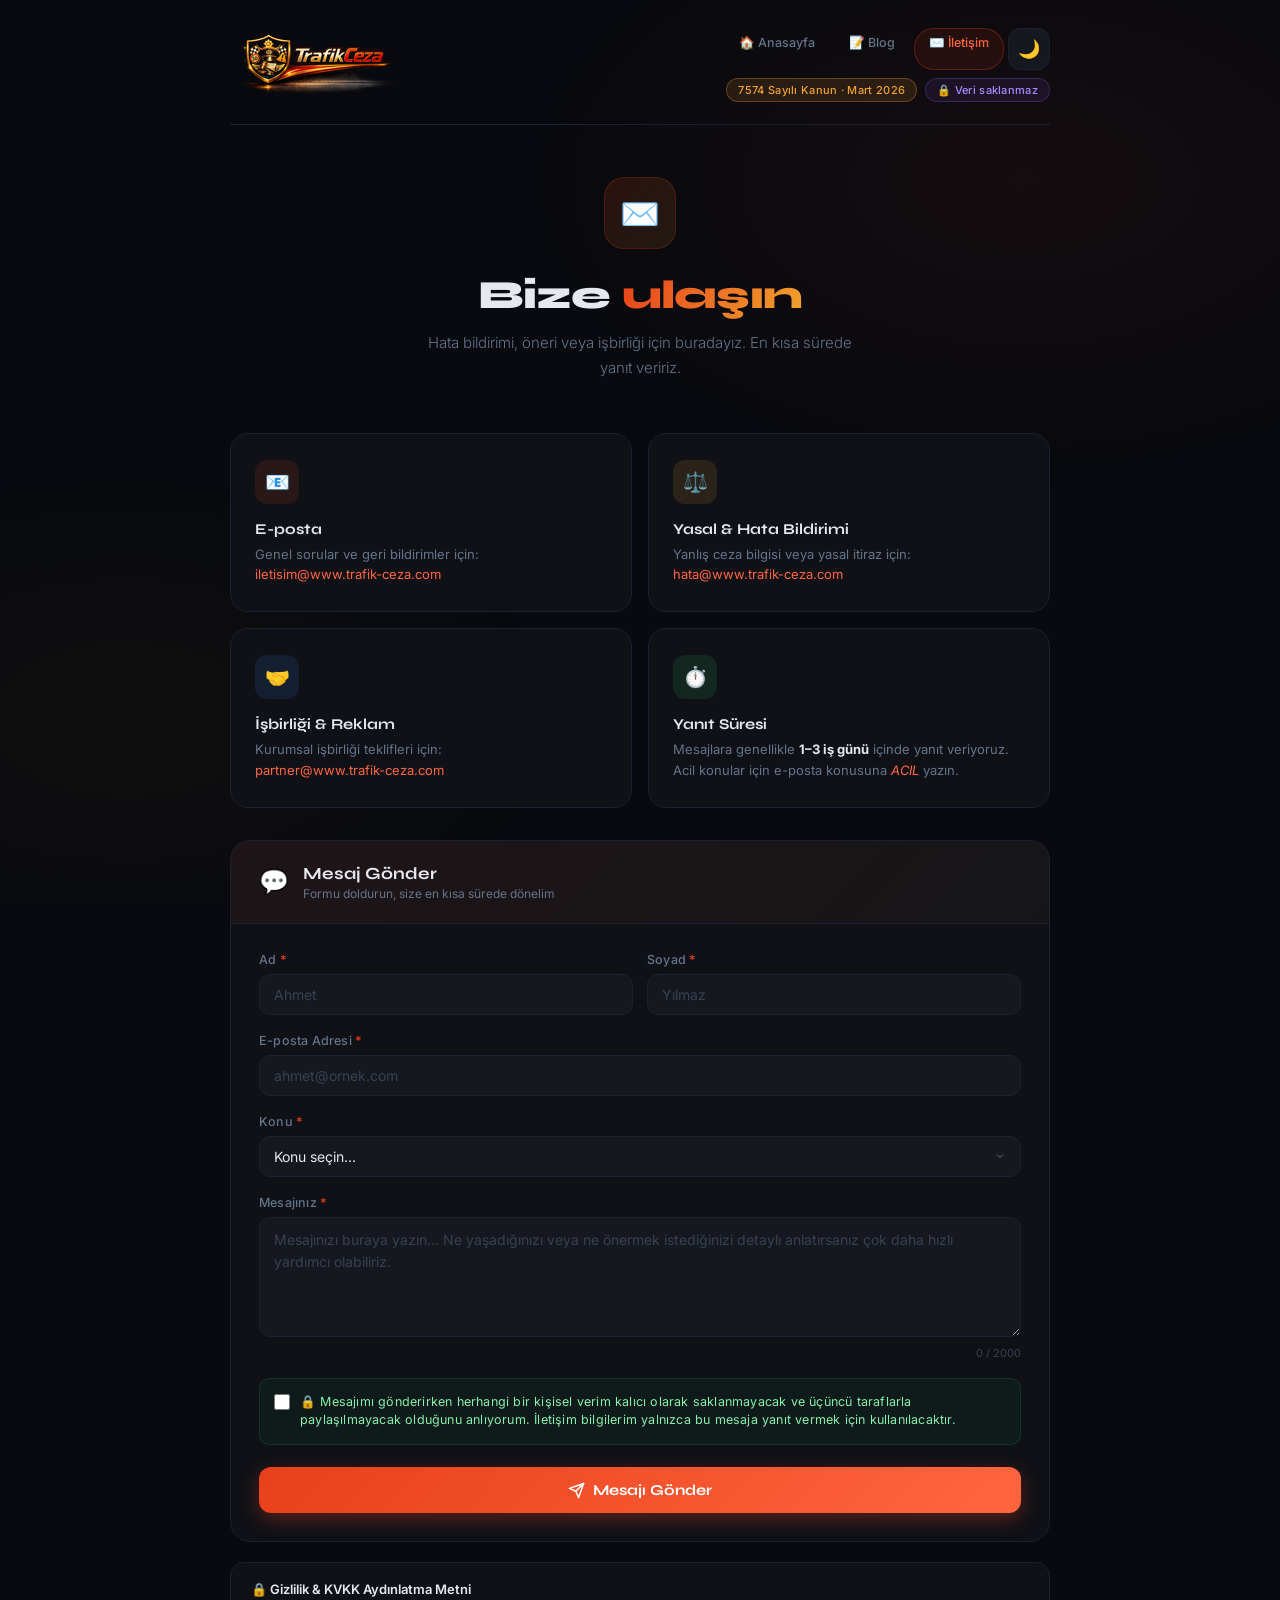
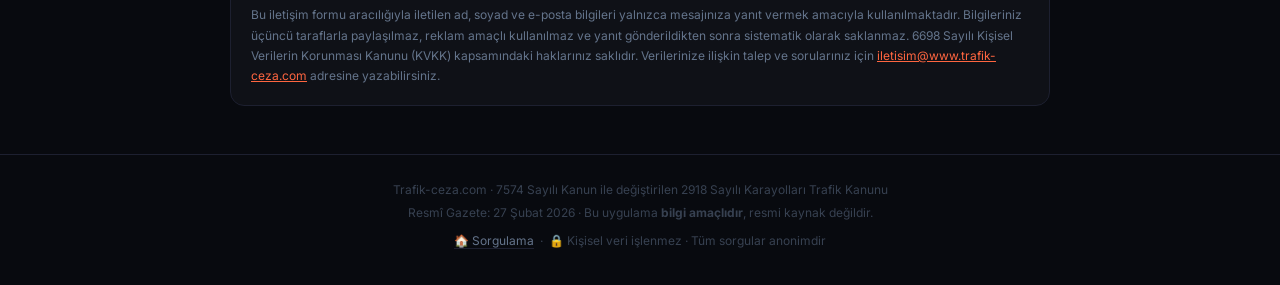
==== iletisim.html @ 03e0f77e "Add files via upload" ====
<!DOCTYPE html>
<html lang="tr">
<head>
<meta charset="UTF-8">
<meta name="viewport" content="width=device-width, initial-scale=1.0">

<!-- SEO -->
<title>İletişim — Trafik-ceza.com Trafik Ceza Sorgulama</title>
<meta name="description" content="Trafik-ceza.com ile iletişime geçin. Hata bildirimi, öneri veya işbirliği için bize ulaşın.">
<meta name="robots" content="index, follow">
<meta name="author" content="Trafik-ceza.com">
<link rel="canonical" href="https://www.trafik-ceza.com/iletisim.html">

<!-- Open Graph -->
<meta property="og:type" content="website">
<meta property="og:title" content="İletişim — Trafik-ceza.com">
<meta property="og:description" content="Trafik-ceza.com ekibiyle iletişime geçin.">
<meta property="og:locale" content="tr_TR">

<link rel="preconnect" href="https://fonts.googleapis.com">
<link rel="preconnect" href="https://fonts.gstatic.com" crossorigin>
<link href="https://fonts.googleapis.com/css2?family=Syne:wght@700;800&family=Inter:wght@300;400;500&display=swap" rel="stylesheet">

<style>
/* ── DARK MODE (default) ── */
:root {
  --bg:      #080a0f;
  --surf:    #0f1117;
  --surf2:   #161820;
  --border:  #1d2030;
  --accent:  #e8401a;
  --accent2: #ff6640;
  --gold:    #f0a22e;
  --text:    #e6e8f0;
  --muted:   #64748b;
  --dim:     #374151;
  --green:   #22c55e;
  --grad1:   rgba(232,64,26,.06);
  --grad2:   rgba(240,162,46,.04);
}

/* ── LIGHT MODE ── */
html.light {
  --bg:      #f4f5f7;
  --surf:    #ffffff;
  --surf2:   #eef0f4;
  --border:  #dde1ea;
  --accent:  #d03a15;
  --accent2: #e8521e;
  --gold:    #c47f00;
  --text:    #111827;
  --muted:   #6b7280;
  --dim:     #9ca3af;
  --green:   #16a34a;
  --grad1:   rgba(232,64,26,.03);
  --grad2:   rgba(240,162,46,.02);
}

/* ── THEME TOGGLE BUTTON ── */
.theme-btn {
  width: 42px; height: 42px;
  border-radius: 12px;
  border: 1.5px solid var(--border);
  background: var(--surf2);
  cursor: pointer;
  display: flex; align-items: center; justify-content: center;
  font-size: 18px;
  transition: background .2s, border-color .2s, transform .15s;
  flex-shrink: 0;
  position: relative; overflow: hidden;
}
.theme-btn:hover { border-color: var(--accent); transform: scale(1.07); }
.theme-btn:active { transform: scale(.94); }
.theme-btn .icon-dark,
.theme-btn .icon-light {
  position: absolute;
  transition: opacity .3s, transform .3s;
  line-height: 1;
}
.theme-btn .icon-dark  { opacity: 1;  transform: rotate(0deg) scale(1); }
.theme-btn .icon-light { opacity: 0;  transform: rotate(90deg) scale(.5); }
html.light .theme-btn .icon-dark  { opacity: 0;  transform: rotate(-90deg) scale(.5); }
html.light .theme-btn .icon-light { opacity: 1;  transform: rotate(0deg) scale(1); }

*, *::before, *::after { margin: 0; padding: 0; box-sizing: border-box; }
html { scroll-behavior: smooth; }

body {
  background: var(--bg);
  color: var(--text);
  font-family: 'Inter', sans-serif;
  min-height: 100vh;
  overflow-x: hidden;
  -webkit-font-smoothing: antialiased;
  transition: background .3s, color .3s;
}

body::before {
  content: '';
  position: fixed;
  inset: 0;
  background:
    radial-gradient(ellipse 60% 50% at 80% 20%, var(--grad1) 0%, transparent 70%),
    radial-gradient(ellipse 50% 40% at 10% 80%, var(--grad2) 0%, transparent 70%);
  pointer-events: none;
  z-index: 0;
  transition: background .4s;
}

.wrap {
  max-width: 860px;
  margin: 0 auto;
  padding: 0 20px;
  position: relative;
  z-index: 1;
}

/* ── HEADER ── */
header {
  padding: 28px 0 22px;
  border-bottom: 1px solid var(--border);
  margin-bottom: 52px;
}
.hdr { display: flex; align-items: center; justify-content: space-between; flex-wrap: wrap; gap: 12px; }

.logo {
  display: flex; align-items: center; gap: 11px;
  text-decoration: none;
}
.logo-icon {
  width: 40px; height: 40px;
  background: linear-gradient(135deg, var(--accent), var(--accent2));
  border-radius: 11px;
  display: flex; align-items: center; justify-content: center;
  font-size: 19px;
  box-shadow: 0 0 18px rgba(232,64,26,.35);
  flex-shrink: 0;
}
.logo-name { font-family: 'Syne', sans-serif; font-weight: 800; font-size: 21px; color: var(--text); letter-spacing: -.4px; }
.logo-name span { color: var(--accent); }

.hdr-right { display: flex; flex-direction: column; align-items: flex-end; gap: 8px; }
.hdr-nav { display: flex; gap: 4px; }
.nav-link {
  padding: 6px 14px; border-radius: 20px; font-size: 12.5px; font-weight: 500;
  color: var(--muted); text-decoration: none; border: 1px solid transparent; transition: all .15s;
}
.nav-link:hover { color: var(--text); background: var(--surf2); border-color: var(--border); }
.nav-active { color: var(--accent2) !important; background: rgba(232,64,26,.1) !important; border-color: rgba(232,64,26,.3) !important; }

.pill { padding: 4px 11px; border-radius: 20px; font-size: 11px; font-weight: 500; letter-spacing: .3px; white-space: nowrap; }
.pill-gold { background: rgba(240,162,46,.12); border: 1px solid rgba(240,162,46,.3); color: var(--gold); }
.pill-purple { background: rgba(139,92,246,.1); border: 1px solid rgba(139,92,246,.25); color: #a78bfa; }
.hdr-badges { display: flex; gap: 8px; align-items: center; flex-wrap: wrap; }

/* ── PAGE HERO ── */
@keyframes fadeUp {
  from { opacity: 0; transform: translateY(20px); }
  to   { opacity: 1; transform: translateY(0); }
}

.page-hero {
  text-align: center;
  margin-bottom: 52px;
  animation: fadeUp .5s ease both;
}
.page-hero .icon-ring {
  width: 72px; height: 72px;
  border-radius: 20px;
  background: linear-gradient(135deg, rgba(232,64,26,.15), rgba(240,162,46,.1));
  border: 1.5px solid rgba(232,64,26,.2);
  display: flex; align-items: center; justify-content: center;
  font-size: 32px;
  margin: 0 auto 22px;
}
.page-hero h1 {
  font-family: 'Syne', sans-serif;
  font-size: clamp(26px, 4vw, 40px);
  font-weight: 800;
  letter-spacing: -.8px;
  margin-bottom: 12px;
}
.page-hero h1 em {
  font-style: normal;
  background: linear-gradient(120deg, var(--accent), var(--gold));
  -webkit-background-clip: text; -webkit-text-fill-color: transparent; background-clip: text;
}
.page-hero p { color: var(--muted); font-size: 15px; max-width: 440px; margin: 0 auto; line-height: 1.65; font-weight: 300; }

/* ── MAIN GRID ── */
.contact-grid {
  display: grid;
  grid-template-columns: 1fr 1fr;
  gap: 16px;
  margin-bottom: 32px;
  animation: fadeUp .5s .1s ease both;
}

@media (max-width: 580px) {
  .contact-grid { grid-template-columns: 1fr; }
  .hdr { flex-direction: column; align-items: flex-start; }
  .hdr-right { align-items: flex-start; }
}

.info-card {
  background: var(--surf);
  border: 1.5px solid var(--border);
  border-radius: 18px;
  padding: 26px 24px;
  transition: border-color .2s, transform .2s;
}
.info-card:hover { border-color: rgba(232,64,26,.35); transform: translateY(-2px); }

.ic-icon {
  width: 44px; height: 44px;
  border-radius: 12px;
  display: flex; align-items: center; justify-content: center;
  font-size: 20px;
  margin-bottom: 16px;
}
.ic-icon.red    { background: rgba(232,64,26,.12); }
.ic-icon.gold   { background: rgba(240,162,46,.12); }
.ic-icon.blue   { background: rgba(59,130,246,.12); }
.ic-icon.green  { background: rgba(34,197,94,.12); }

.ic-title { font-family: 'Syne', sans-serif; font-weight: 700; font-size: 15px; margin-bottom: 6px; }
.ic-text { font-size: 13px; color: var(--muted); line-height: 1.6; }
.ic-text a { color: var(--accent2); text-decoration: none; }
.ic-text a:hover { text-decoration: underline; }

/* ── FORM ── */
.form-card {
  background: var(--surf);
  border: 1.5px solid var(--border);
  border-radius: 20px;
  overflow: hidden;
  margin-bottom: 20px;
  animation: fadeUp .5s .15s ease both;
}

.form-head {
  padding: 22px 28px;
  background: linear-gradient(135deg, rgba(232,64,26,.07), rgba(240,162,46,.03));
  border-bottom: 1px solid var(--border);
  display: flex;
  align-items: center;
  gap: 14px;
}
.form-head-icon { font-size: 24px; }
.form-head-title { font-family: 'Syne', sans-serif; font-weight: 700; font-size: 17px; }
.form-head-sub { font-size: 12px; color: var(--muted); margin-top: 2px; }

.form-body { padding: 28px; }

.form-row { margin-bottom: 18px; }
.form-row-2 { display: grid; grid-template-columns: 1fr 1fr; gap: 14px; margin-bottom: 18px; }
@media (max-width: 480px) { .form-row-2 { grid-template-columns: 1fr; } }

label {
  display: block;
  font-size: 12.5px;
  font-weight: 500;
  color: var(--muted);
  margin-bottom: 7px;
  letter-spacing: .2px;
}
label span { color: var(--accent); }

input[type="text"],
input[type="email"],
select,
textarea {
  width: 100%;
  background: var(--surf2);
  border: 1.5px solid var(--border);
  border-radius: 11px;
  padding: 11px 14px;
  font-family: 'Inter', sans-serif;
  font-size: 14px;
  color: var(--text);
  outline: none;
  transition: border-color .2s, box-shadow .2s, background .3s;
  -webkit-appearance: none;
}
input::placeholder, textarea::placeholder { color: var(--dim); }
input:focus, select:focus, textarea:focus {
  border-color: var(--accent);
  box-shadow: 0 0 0 3px rgba(232,64,26,.1);
}

select {
  cursor: pointer;
  background-image: url("data:image/svg+xml,%3Csvg xmlns='http://www.w3.org/2000/svg' width='12' height='12' viewBox='0 0 24 24' fill='none' stroke='%2364748b' stroke-width='2'%3E%3Cpolyline points='6 9 12 15 18 9'%3E%3C/polyline%3E%3C/svg%3E");
  background-repeat: no-repeat;
  background-position: right 14px center;
  padding-right: 38px;
}
select option { background: #161820; }

textarea { resize: vertical; min-height: 120px; line-height: 1.6; }

.char-count { font-size: 11px; color: var(--dim); text-align: right; margin-top: 5px; }
.char-count.warn { color: var(--accent); }

.privacy-check {
  display: flex;
  align-items: flex-start;
  gap: 10px;
  padding: 14px;
  background: rgba(34,197,94,.05);
  border: 1px solid rgba(34,197,94,.15);
  border-radius: 10px;
  margin-bottom: 22px;
  cursor: pointer;
}
.privacy-check input[type="checkbox"] {
  width: 16px; height: 16px;
  flex-shrink: 0;
  margin-top: 1px;
  accent-color: var(--accent);
  cursor: pointer;
  border: none; box-shadow: none;
  padding: 0;
}
.privacy-check label {
  margin: 0; font-size: 12.5px; color: #86efac; cursor: pointer; font-weight: 400;
  line-height: 1.5;
}

.submit-btn {
  width: 100%;
  padding: 14px 20px;
  background: linear-gradient(135deg, var(--accent), var(--accent2));
  border: none;
  border-radius: 12px;
  font-family: 'Syne', sans-serif;
  font-weight: 700;
  font-size: 15px;
  color: white;
  cursor: pointer;
  transition: transform .14s, box-shadow .14s, opacity .14s;
  box-shadow: 0 6px 20px rgba(232,64,26,.35);
  display: flex;
  align-items: center;
  justify-content: center;
  gap: 8px;
}
.submit-btn:hover  { transform: translateY(-1px); box-shadow: 0 8px 28px rgba(232,64,26,.5); }
.submit-btn:active { transform: scale(.98); }
.submit-btn:disabled { opacity: .5; cursor: not-allowed; transform: none; }

/* Success state */
.success-msg {
  display: none;
  background: rgba(34,197,94,.08);
  border: 1.5px solid rgba(34,197,94,.25);
  border-radius: 16px;
  padding: 36px 28px;
  text-align: center;
  margin-bottom: 20px;
  animation: fadeUp .4s ease both;
}
.success-msg .s-icon { font-size: 48px; margin-bottom: 16px; }
.success-msg h3 { font-family: 'Syne', sans-serif; font-size: 20px; font-weight: 700; margin-bottom: 8px; }
.success-msg p { font-size: 14px; color: var(--muted); line-height: 1.6; }
.success-msg .s-ref { font-size: 11px; color: var(--dim); margin-top: 12px; font-family: monospace; }

/* ── KVKK notice ── */
.kvkk-box {
  background: var(--surf);
  border: 1px solid var(--border);
  border-radius: 14px;
  padding: 18px 20px;
  margin-bottom: 48px;
  animation: fadeUp .5s .2s ease both;
}
.kvkk-box h3 { font-size: 13px; font-weight: 600; color: var(--text); margin-bottom: 8px; display: flex; align-items: center; gap: 7px; }
.kvkk-box p { font-size: 12px; color: var(--muted); line-height: 1.7; }

/* ── FOOTER ── */
footer {
  border-top: 1px solid var(--border);
  padding: 24px 0 32px;
  text-align: center;
  font-size: 12px;
  color: var(--dim);
  line-height: 1.9;
}
</style>
<script src="https://identity.netlify.com/v1/netlify-identity-widget.js"></script>
</head>

<body>
<div class="wrap">

  <!-- HEADER -->
  <header>
    <div class="hdr">
      <a class="logo" href="https://www.trafik-ceza.com" aria-label="Trafik-ceza.com Ana Sayfa">
        <img src="[data-uri]" alt="Trafik-ceza.com" class="logo-img">
      </a>
      <div class="hdr-right">
        <nav class="hdr-nav" aria-label="Ana menü">
          <a href="index.html" class="nav-link">🏠 Anasayfa</a>
          <a href="blog.html" class="nav-link">📝 Blog</a>
          <a href="iletisim.html" class="nav-link nav-active">✉️ İletişim</a>
          <button class="theme-btn" id="themeBtn" aria-label="Tema değiştir" title="Gece / Gündüz modu">
            <span class="icon-dark">🌙</span>
            <span class="icon-light">☀️</span>
          </button>
        </nav>
        <div class="hdr-badges">
          <span class="pill pill-gold">7574 Sayılı Kanun · Mart 2026</span>
          <span class="pill pill-purple">🔒 Veri saklanmaz</span>
        </div>
      </div>
    </div>
  </header>

  <!-- HERO -->
  <div class="page-hero">
    <div class="icon-ring">✉️</div>
    <h1>Bize <em>ulaşın</em></h1>
    <p>Hata bildirimi, öneri veya işbirliği için buradayız. En kısa sürede yanıt veririz.</p>
  </div>

  <!-- INFO CARDS -->
  <div class="contact-grid">
    <div class="info-card">
      <div class="ic-icon red">📧</div>
      <div class="ic-title">E-posta</div>
      <div class="ic-text">
        Genel sorular ve geri bildirimler için:<br>
        <a href="mailto:iletisim@www.trafik-ceza.com">iletisim@www.trafik-ceza.com</a>
      </div>
    </div>

    <div class="info-card">
      <div class="ic-icon gold">⚖️</div>
      <div class="ic-title">Yasal & Hata Bildirimi</div>
      <div class="ic-text">
        Yanlış ceza bilgisi veya yasal itiraz için:<br>
        <a href="mailto:hata@www.trafik-ceza.com">hata@www.trafik-ceza.com</a>
      </div>
    </div>

    <div class="info-card">
      <div class="ic-icon blue">🤝</div>
      <div class="ic-title">İşbirliği & Reklam</div>
      <div class="ic-text">
        Kurumsal işbirliği teklifleri için:<br>
        <a href="mailto:partner@www.trafik-ceza.com">partner@www.trafik-ceza.com</a>
      </div>
    </div>

    <div class="info-card">
      <div class="ic-icon green">⏱️</div>
      <div class="ic-title">Yanıt Süresi</div>
      <div class="ic-text">
        Mesajlara genellikle <strong style="color:var(--text)">1–3 iş günü</strong> içinde yanıt veriyoruz. Acil konular için e-posta konusuna <em style="color:var(--accent2)">ACIL</em> yazın.
      </div>
    </div>
  </div>

  <!-- CONTACT FORM -->
  <div class="form-card" id="formCard">
    <div class="form-head">
      <span class="form-head-icon">💬</span>
      <div>
        <div class="form-head-title">Mesaj Gönder</div>
        <div class="form-head-sub">Formu doldurun, size en kısa sürede dönelim</div>
      </div>
    </div>
    <div class="form-body">
      <form id="contactForm" novalidate>

        <div class="form-row-2">
          <div class="form-row" style="margin-bottom:0">
            <label for="firstName">Ad <span>*</span></label>
            <input type="text" id="firstName" name="firstName" placeholder="Ahmet" maxlength="50" required>
          </div>
          <div class="form-row" style="margin-bottom:0">
            <label for="lastName">Soyad <span>*</span></label>
            <input type="text" id="lastName" name="lastName" placeholder="Yılmaz" maxlength="50" required>
          </div>
        </div>

        <div class="form-row" style="margin-top:18px">
          <label for="email">E-posta Adresi <span>*</span></label>
          <input type="email" id="email" name="email" placeholder="ahmet@ornek.com" required>
        </div>

        <div class="form-row">
          <label for="subject">Konu <span>*</span></label>
          <select id="subject" name="subject" required>
            <option value="" disabled selected>Konu seçin…</option>
            <option value="hata">🐛 Hata Bildirimi — Yanlış ceza bilgisi</option>
            <option value="oneri">💡 Öneri — Yeni özellik / iyileştirme</option>
            <option value="hukuk">⚖️ Yasal İçerik Talebi</option>
            <option value="partner">🤝 İşbirliği & Reklam</option>
            <option value="kvkk">🔒 KVKK / Gizlilik Talebi</option>
            <option value="diger">📩 Diğer</option>
          </select>
        </div>

        <div class="form-row">
          <label for="message">Mesajınız <span>*</span></label>
          <textarea
            id="message"
            name="message"
            placeholder="Mesajınızı buraya yazın… Ne yaşadığınızı veya ne önermek istediğinizi detaylı anlatırsanız çok daha hızlı yardımcı olabiliriz."
            maxlength="2000"
            required
            oninput="updateCount(this)"
          ></textarea>
          <div class="char-count" id="charCount">0 / 2000</div>
        </div>

        <div class="privacy-check" onclick="document.getElementById('privacy').click()">
          <input type="checkbox" id="privacy" name="privacy" required onclick="event.stopPropagation()">
          <label for="privacy" onclick="event.preventDefault()">
            🔒 Mesajımı gönderirken herhangi bir kişisel verim kalıcı olarak saklanmayacak ve üçüncü taraflarla paylaşılmayacak olduğunu anlıyorum. İletişim bilgilerim yalnızca bu mesaja yanıt vermek için kullanılacaktır.
          </label>
        </div>

        <button type="submit" class="submit-btn" id="submitBtn">
          <svg width="17" height="17" viewBox="0 0 24 24" fill="none" stroke="currentColor" stroke-width="2.2" stroke-linecap="round" stroke-linejoin="round">
            <line x1="22" y1="2" x2="11" y2="13"/><polygon points="22 2 15 22 11 13 2 9 22 2"/>
          </svg>
          Mesajı Gönder
        </button>
      </form>
    </div>
  </div>

  <!-- SUCCESS STATE (hidden by default) -->
  <div class="success-msg" id="successMsg">
    <div class="s-icon">✅</div>
    <h3>Mesajınız iletildi!</h3>
    <p>En kısa sürede e-posta adresinize yanıt vereceğiz.<br>Ortalama yanıt süremiz 1–3 iş günüdür.</p>
    <div class="s-ref" id="refNum"></div>
  </div>

  <!-- KVKK / Privacy Notice -->
  <div class="kvkk-box">
    <h3>🔒 Gizlilik & KVKK Aydınlatma Metni</h3>
    <p>
      Bu iletişim formu aracılığıyla iletilen ad, soyad ve e-posta bilgileri yalnızca mesajınıza yanıt vermek amacıyla kullanılmaktadır.
      Bilgileriniz üçüncü taraflarla paylaşılmaz, reklam amaçlı kullanılmaz ve yanıt gönderildikten sonra sistematik olarak saklanmaz.
      6698 Sayılı Kişisel Verilerin Korunması Kanunu (KVKK) kapsamındaki haklarınız saklıdır.
      Verilerinize ilişkin talep ve sorularınız için <a href="mailto:iletisim@www.trafik-ceza.com" style="color:var(--accent2)">iletisim@www.trafik-ceza.com</a> adresine yazabilirsiniz.
    </p>
  </div>

</div><!-- /wrap -->

<footer>
  <div class="wrap">
    <p>Trafik-ceza.com · 7574 Sayılı Kanun ile değiştirilen 2918 Sayılı Karayolları Trafik Kanunu</p>
    <p>Resmî Gazete: 27 Şubat 2026 · Bu uygulama <strong>bilgi amaçlıdır</strong>, resmi kaynak değildir.</p>
    <p style="margin-top:6px;">
      <a href="index.html" style="color:var(--muted);text-decoration:none;border-bottom:1px solid var(--border);">🏠 Sorgulama</a>
      &nbsp;·&nbsp; 🔒 Kişisel veri işlenmez · Tüm sorgular anonimdir
    </p>
  </div>
</footer>

<script>
/* Character counter */
function updateCount(el) {
  const n = el.value.length;
  const cc = document.getElementById('charCount');
  cc.textContent = `${n} / 2000`;
  cc.className = 'char-count' + (n > 1800 ? ' warn' : '');
}

/* Form submit — simulated (no backend needed for static hosting) */
document.getElementById('contactForm').addEventListener('submit', function(e) {
  e.preventDefault();

  const btn = document.getElementById('submitBtn');
  const form = document.getElementById('contactForm');
  const successMsg = document.getElementById('successMsg');
  const formCard = document.getElementById('formCard');

  // Basic validation
  const firstName = document.getElementById('firstName').value.trim();
  const lastName  = document.getElementById('lastName').value.trim();
  const email     = document.getElementById('email').value.trim();
  const subject   = document.getElementById('subject').value;
  const message   = document.getElementById('message').value.trim();
  const privacy   = document.getElementById('privacy').checked;

  if (!firstName || !lastName || !email || !subject || !message || !privacy) {
    shake(btn);
    return;
  }

  const emailRe = /^[^\s@]+@[^\s@]+\.[^\s@]+$/;
  if (!emailRe.test(email)) {
    highlight(document.getElementById('email'));
    return;
  }

  // Simulate sending
  btn.disabled = true;
  btn.innerHTML = `<span style="display:inline-block;animation:spin .8s linear infinite">⟳</span> &nbsp;Gönderiliyor…`;

  setTimeout(() => {
    const ref = 'TRF-' + Date.now().toString(36).toUpperCase();
    document.getElementById('refNum').textContent = 'Referans: ' + ref;

    formCard.style.display = 'none';
    successMsg.style.display = 'block';
    successMsg.scrollIntoView({ behavior: 'smooth', block: 'center' });
  }, 1200);
});

function shake(el) {
  el.style.animation = 'none';
  el.offsetHeight; // reflow
  el.style.animation = 'shk .4s ease';
  setTimeout(() => el.style.animation = '', 400);
}

function highlight(el) {
  el.style.borderColor = '#ef4444';
  el.focus();
  setTimeout(() => el.style.borderColor = '', 2000);
}

/* ── DARK / LIGHT THEME TOGGLE ── */
(function(){
  const html = document.documentElement;
  const btn  = document.getElementById('themeBtn');
  const KEY  = 'trafik-ceza-theme';
  if(localStorage.getItem(KEY) === 'light') html.classList.add('light');
  btn.addEventListener('click', () => {
    const isLight = html.classList.toggle('light');
    localStorage.setItem(KEY, isLight ? 'light' : 'dark');
  });
})();
</script>

<style>
@keyframes spin { to { transform: rotate(360deg); } }
@keyframes shk {
  0%,100% { transform: translateX(0); }
  20%,60% { transform: translateX(-6px); }
  40%,80% { transform: translateX(6px); }
}
</style>
<script>
if (window.netlifyIdentity) {
  window.netlifyIdentity.on("init", user => {
    if (!user) {
      window.netlifyIdentity.on("login", () => { document.location.href = "/admin/"; });
    }
  });
}
</script>
</body>
</html>
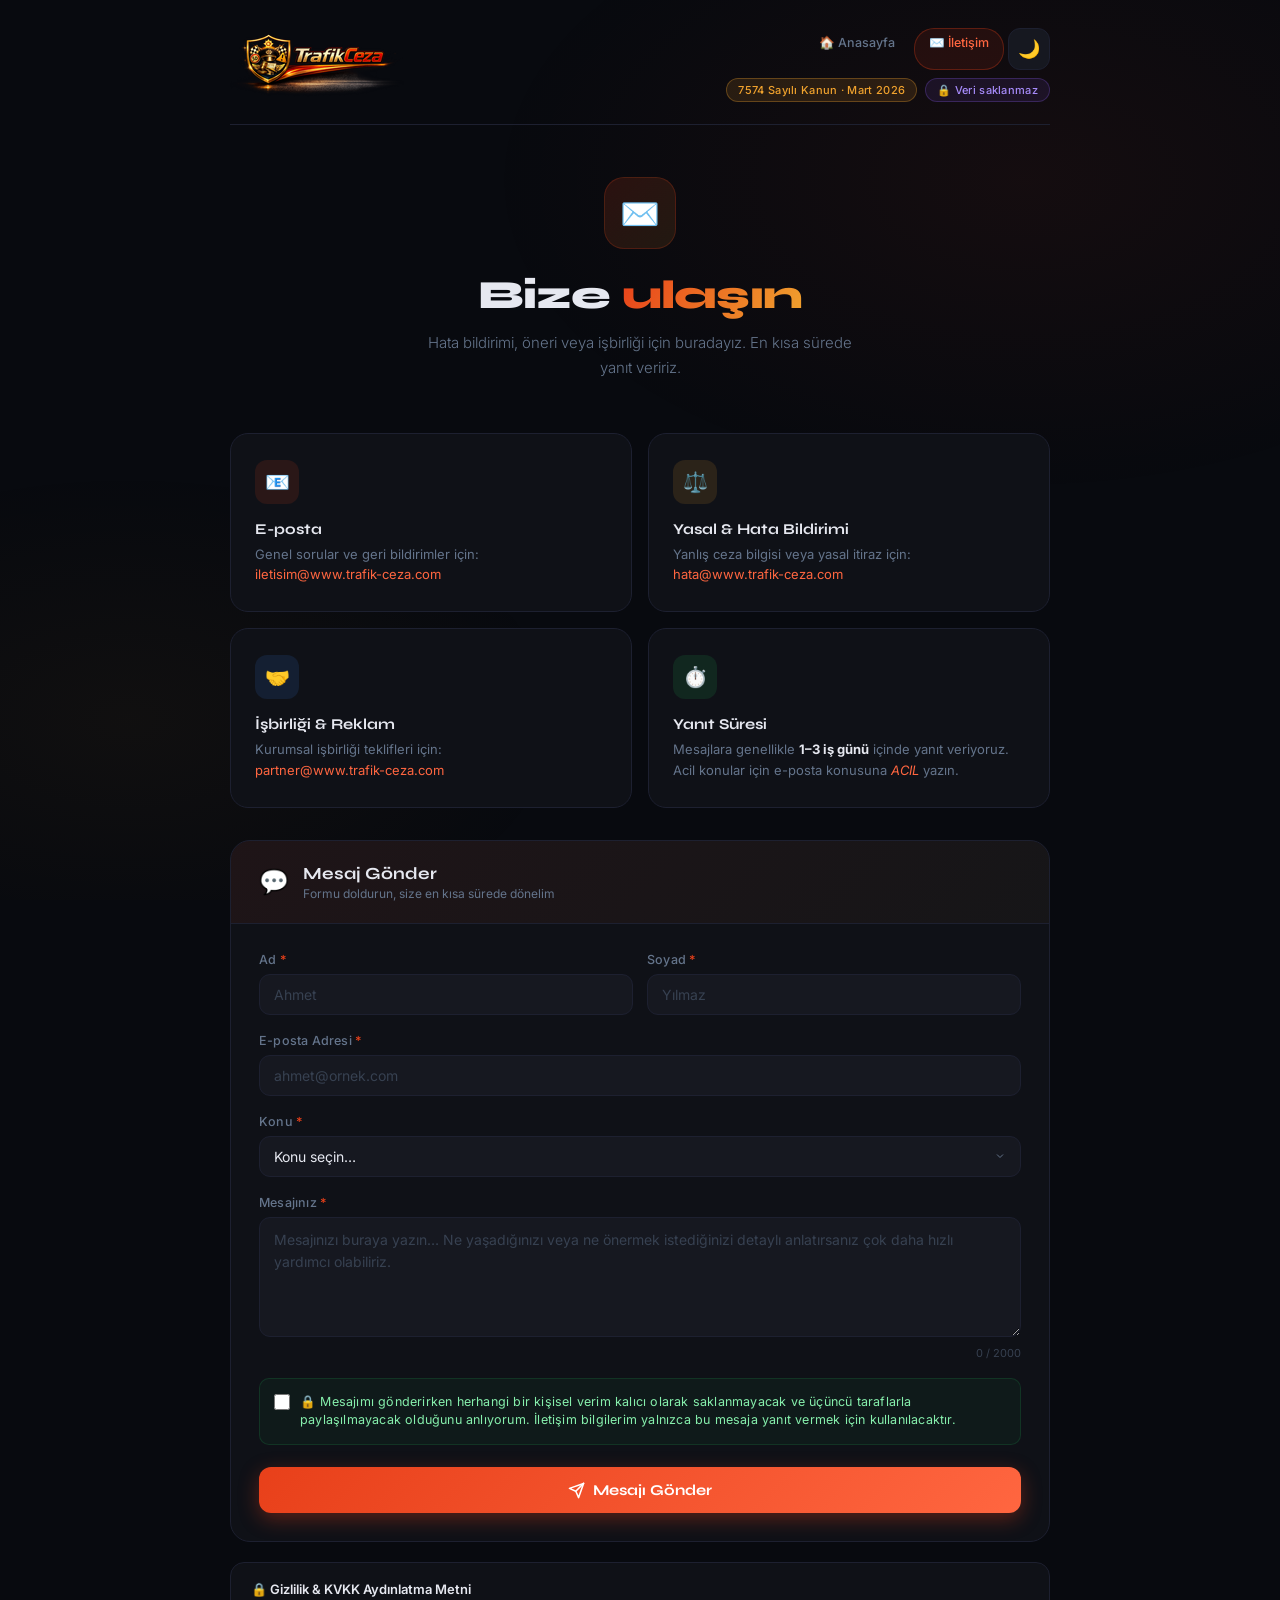
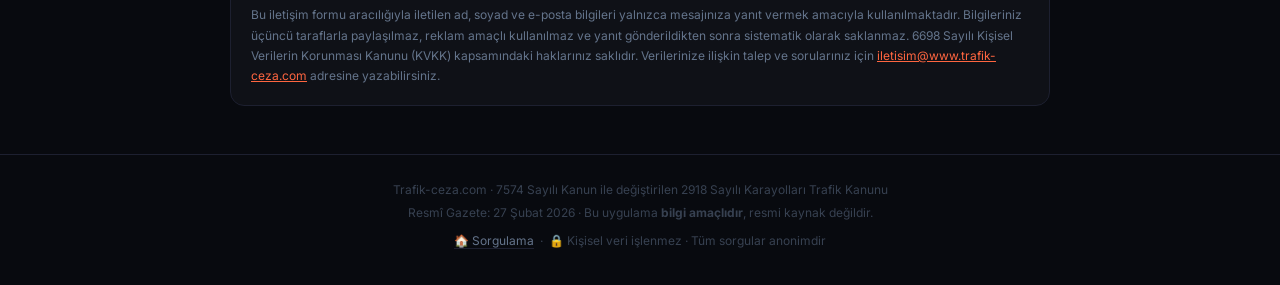
==== commit 74db466d: "Add files via upload" ====
--- a/iletisim.html
+++ b/iletisim.html
@@ -402,7 +402,6 @@
       <div class="hdr-right">
         <nav class="hdr-nav" aria-label="Ana menü">
           <a href="index.html" class="nav-link">🏠 Anasayfa</a>
-          <a href="blog.html" class="nav-link">📝 Blog</a>
           <a href="iletisim.html" class="nav-link nav-active">✉️ İletişim</a>
           <button class="theme-btn" id="themeBtn" aria-label="Tema değiştir" title="Gece / Gündüz modu">
             <span class="icon-dark">🌙</span>
